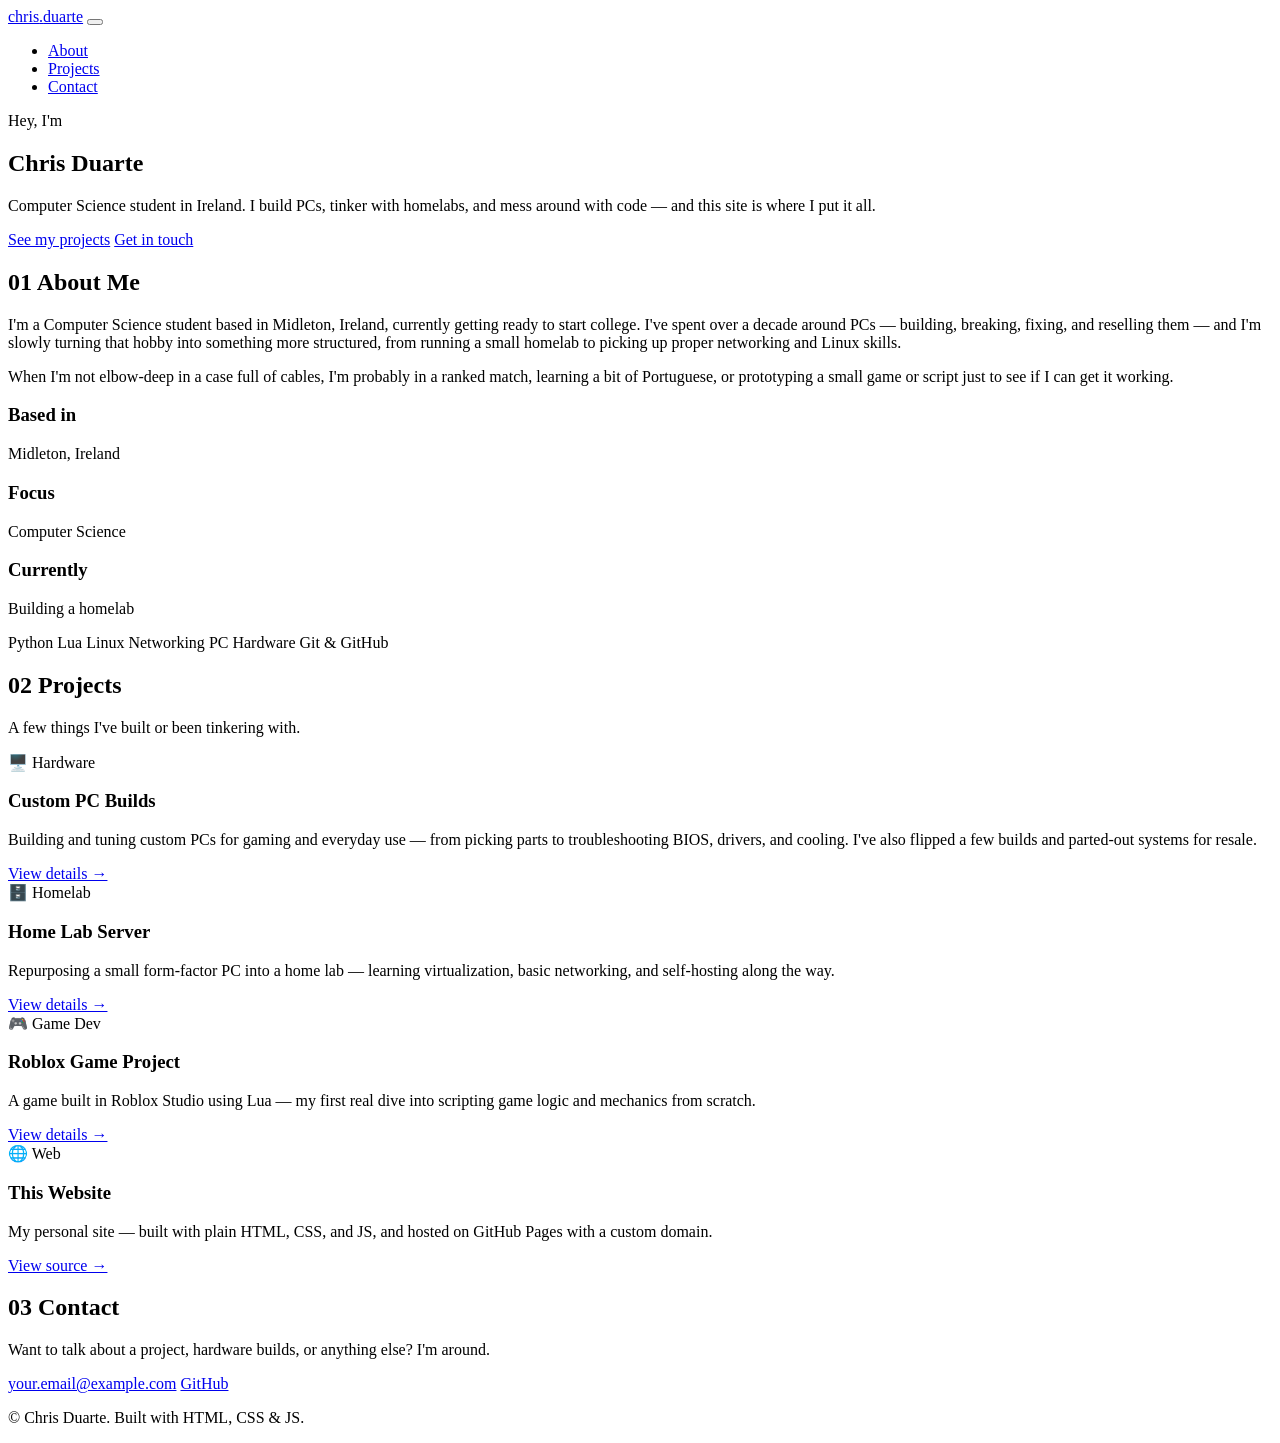
==== index.html @ 466c3399 "Create index.html" ====
<!DOCTYPE html>
<html lang="en">
<head>
<meta charset="UTF-8">
<meta name="viewport" content="width=device-width, initial-scale=1.0">
<title>Chris Duarte</title>
<meta name="description" content="Chris Duarte — Computer Science student, PC builder, and tinkerer.">
<link rel="preconnect" href="https://fonts.googleapis.com">
<link rel="preconnect" href="https://fonts.gstatic.com" crossorigin>
<link href="https://fonts.googleapis.com/css2?family=Space+Grotesk:wght@500;600;700&family=Inter:wght@400;500;600&family=JetBrains+Mono:wght@400;500&display=swap" rel="stylesheet">
<link rel="stylesheet" href="style.css">
</head>
<body>

<div class="bg-glow"></div>

<header class="site-header">
  <nav class="nav container">
    <a href="#top" class="logo">chris<span class="accent">.</span>duarte</a>
    <button class="nav-toggle" id="navToggle" aria-label="Toggle menu" aria-expanded="false">
      <span></span><span></span><span></span>
    </button>
    <ul class="nav-links" id="navLinks">
      <li><a href="#about">About</a></li>
      <li><a href="#projects">Projects</a></li>
      <li><a href="#contact" class="nav-cta">Contact</a></li>
    </ul>
  </nav>
</header>

<main>

  <section id="top" class="hero container">
    <p class="eyebrow fade-in">Hey, I'm</p>
    <h1 class="fade-in">Chris Duarte</h1>
    <p class="hero-sub fade-in">
      Computer Science student in Ireland. I build PCs, tinker with homelabs,
      and mess around with code &mdash; and this site is where I put it all.
    </p>
    <div class="hero-actions fade-in">
      <a href="#projects" class="btn btn-primary">See my projects</a>
      <a href="#contact" class="btn btn-ghost">Get in touch</a>
    </div>
  </section>

  <section id="about" class="section container">
    <h2 class="section-title"><span class="tag">01</span> About Me</h2>
    <div class="about-grid">
      <div class="about-text fade-in">
        <p>
          <!-- EDIT ME: swap in your own bio -->
          I'm a Computer Science student based in Midleton, Ireland, currently
          getting ready to start college. I've spent over a decade around PCs &mdash;
          building, breaking, fixing, and reselling them &mdash; and I'm slowly turning
          that hobby into something more structured, from running a small homelab
          to picking up proper networking and Linux skills.
        </p>
        <p>
          When I'm not elbow-deep in a case full of cables, I'm probably in a
          ranked match, learning a bit of Portuguese, or prototyping a small
          game or script just to see if I can get it working.
        </p>
      </div>
      <div class="about-facts fade-in">
        <div class="fact-card">
          <h3>Based in</h3>
          <p>Midleton, Ireland</p>
        </div>
        <div class="fact-card">
          <h3>Focus</h3>
          <p>Computer Science</p>
        </div>
        <div class="fact-card">
          <h3>Currently</h3>
          <p>Building a homelab</p>
        </div>
      </div>
    </div>

    <div class="skills fade-in">
      <span class="chip">Python</span>
      <span class="chip">Lua</span>
      <span class="chip">Linux</span>
      <span class="chip">Networking</span>
      <span class="chip">PC Hardware</span>
      <span class="chip">Git &amp; GitHub</span>
      <!-- EDIT ME: add / remove skills -->
    </div>
  </section>

  <section id="projects" class="section container">
    <h2 class="section-title"><span class="tag">02</span> Projects</h2>
    <p class="section-sub">A few things I've built or been tinkering with. <!-- EDIT ME --></p>

    <div class="projects-grid">

      <article class="card fade-in">
        <div class="card-top">
          <span class="card-icon">🖥️</span>
          <span class="card-tag">Hardware</span>
        </div>
        <h3>Custom PC Builds</h3>
        <p>
          Building and tuning custom PCs for gaming and everyday use &mdash;
          from picking parts to troubleshooting BIOS, drivers, and cooling.
          I've also flipped a few builds and parted-out systems for resale.
        </p>
        <div class="card-links">
          <a href="#" class="card-link">View details &rarr;</a>
        </div>
      </article>

      <article class="card fade-in">
        <div class="card-top">
          <span class="card-icon">🗄️</span>
          <span class="card-tag">Homelab</span>
        </div>
        <h3>Home Lab Server</h3>
        <p>
          Repurposing a small form-factor PC into a home lab &mdash; learning
          virtualization, basic networking, and self-hosting along the way.
        </p>
        <div class="card-links">
          <a href="#" class="card-link">View details &rarr;</a>
        </div>
      </article>

      <article class="card fade-in">
        <div class="card-top">
          <span class="card-icon">🎮</span>
          <span class="card-tag">Game Dev</span>
        </div>
        <h3>Roblox Game Project</h3>
        <p>
          A game built in Roblox Studio using Lua &mdash; my first real dive
          into scripting game logic and mechanics from scratch.
        </p>
        <div class="card-links">
          <a href="#" class="card-link">View details &rarr;</a>
        </div>
      </article>

      <article class="card fade-in">
        <div class="card-top">
          <span class="card-icon">🌐</span>
          <span class="card-tag">Web</span>
        </div>
        <h3>This Website</h3>
        <p>
          My personal site &mdash; built with plain HTML, CSS, and JS, and
          hosted on GitHub Pages with a custom domain.
        </p>
        <div class="card-links">
          <a href="https://github.com/" target="_blank" rel="noopener" class="card-link">View source &rarr;</a>
        </div>
      </article>

      <!-- EDIT ME: duplicate an <article class="card"> block above to add more projects -->

    </div>
  </section>

  <section id="contact" class="section container">
    <h2 class="section-title"><span class="tag">03</span> Contact</h2>
    <div class="contact-box fade-in">
      <p>Want to talk about a project, hardware builds, or anything else? I'm around.</p>
      <div class="contact-links">
        <a href="mailto:your.email@example.com" class="btn btn-primary">your.email@example.com</a>
        <a href="https://github.com/yourusername" target="_blank" rel="noopener" class="btn btn-ghost">GitHub</a>
        <!-- EDIT ME: swap in your real email + links (Discord, LinkedIn, etc.) -->
      </div>
    </div>
  </section>

</main>

<footer class="site-footer">
  <div class="container footer-inner">
    <p>&copy; <span id="year"></span> Chris Duarte. Built with HTML, CSS &amp; JS.</p>
  </div>
</footer>

<script src="script.js"></script>
</body>
</html>
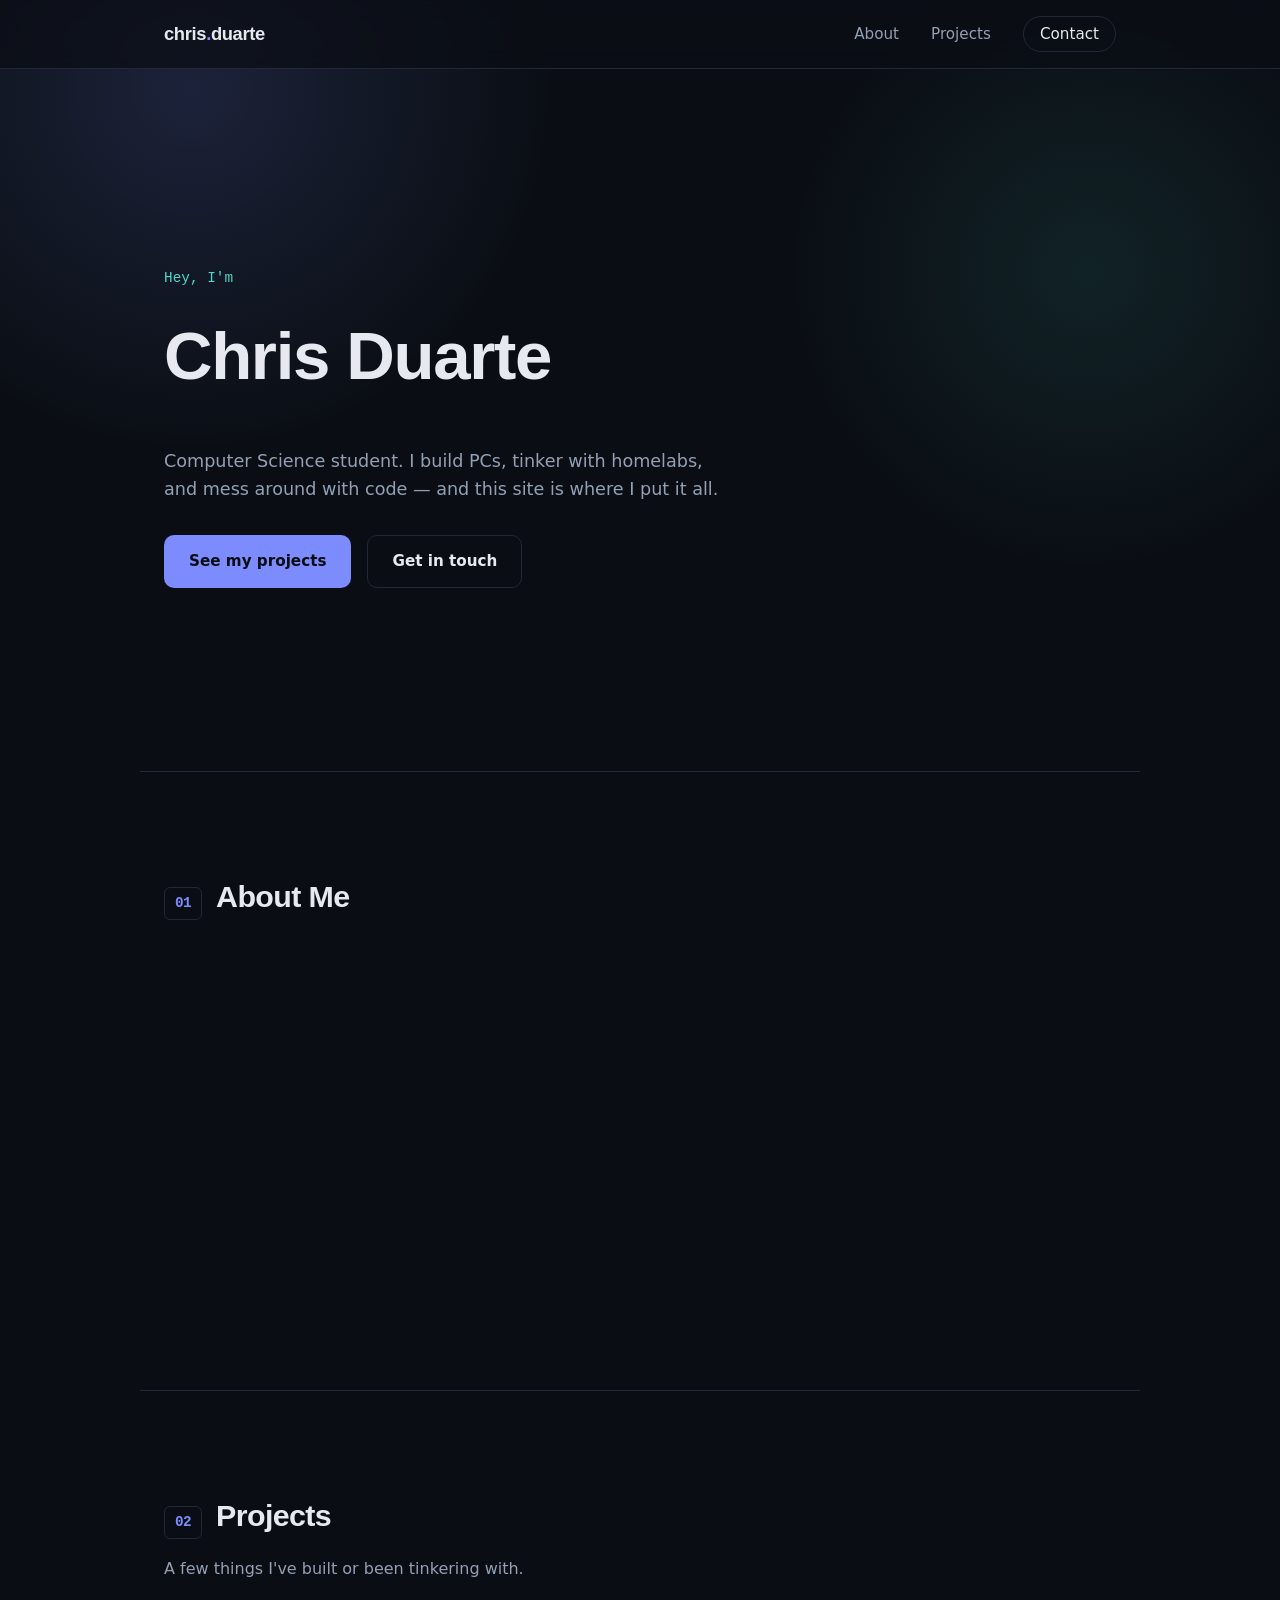
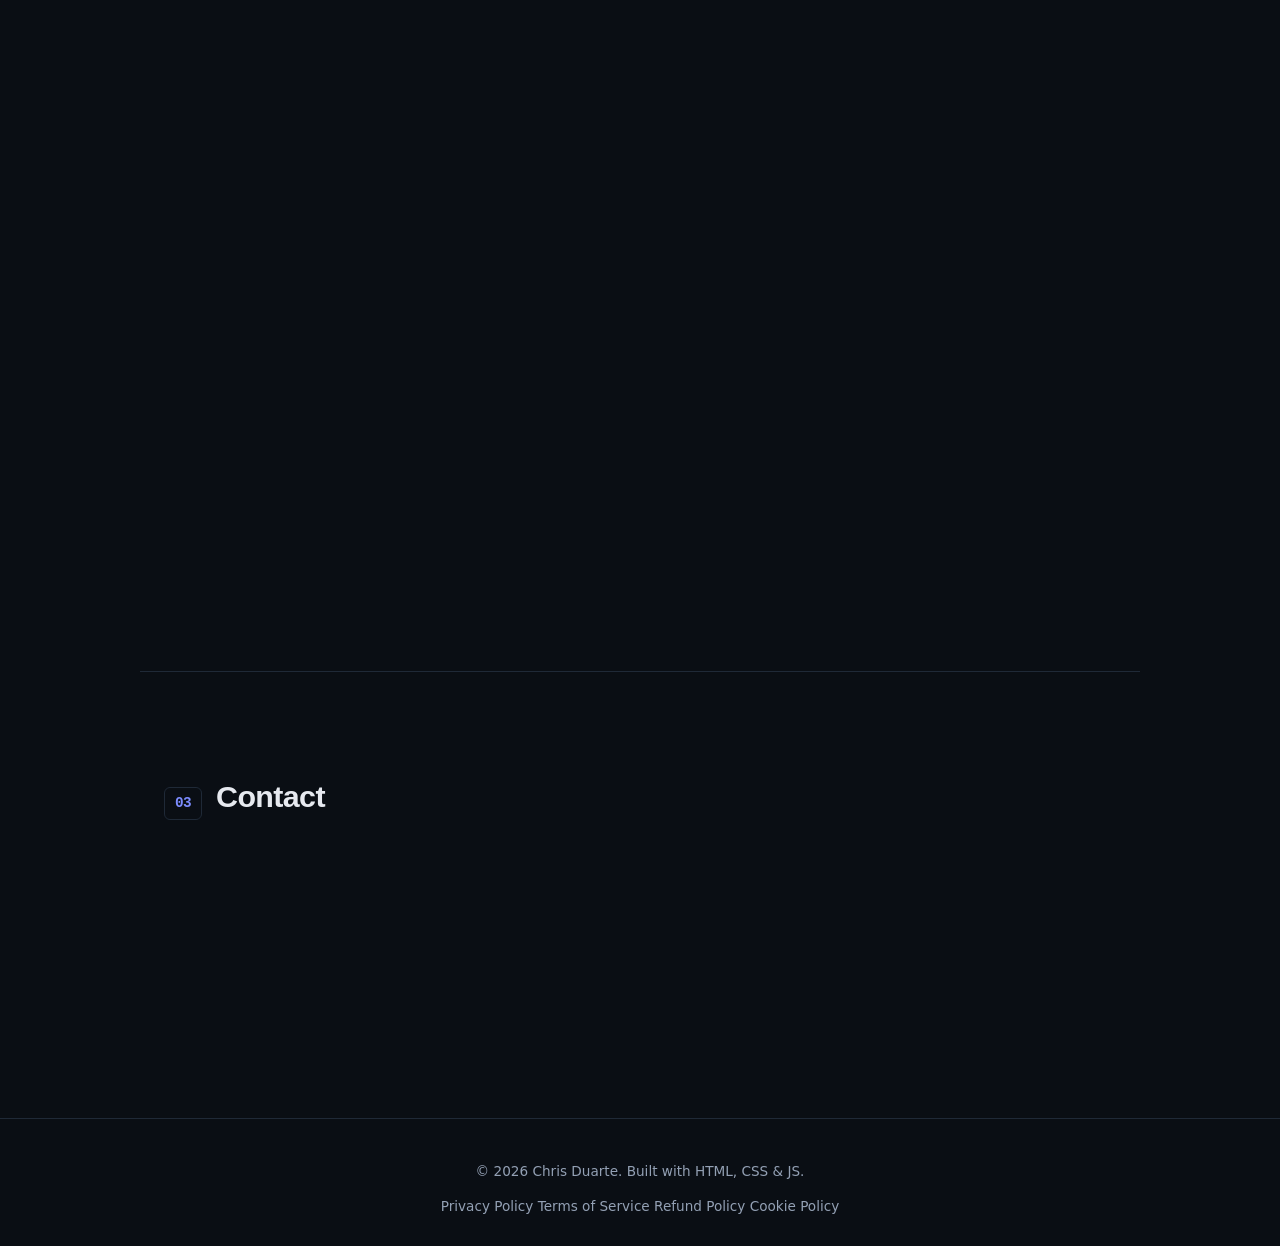
==== commit 559b719d: "Update index.html" ====
--- a/index.html
+++ b/index.html
@@ -5,6 +5,8 @@
 <meta name="viewport" content="width=device-width, initial-scale=1.0">
 <title>Chris Duarte</title>
 <meta name="description" content="Chris Duarte — Computer Science student, PC builder, and tinkerer.">
+<meta name="referrer" content="strict-origin-when-cross-origin">
+<meta http-equiv="Content-Security-Policy" content="default-src 'self'; style-src 'self' https://fonts.googleapis.com; font-src https://fonts.gstatic.com; img-src 'self' data:; script-src 'self'; connect-src 'self'; base-uri 'self'; frame-ancestors 'none'; object-src 'none'">
 <link rel="preconnect" href="https://fonts.googleapis.com">
 <link rel="preconnect" href="https://fonts.gstatic.com" crossorigin>
 <link href="https://fonts.googleapis.com/css2?family=Space+Grotesk:wght@500;600;700&family=Inter:wght@400;500;600&family=JetBrains+Mono:wght@400;500&display=swap" rel="stylesheet">
@@ -34,7 +36,7 @@
     <p class="eyebrow fade-in">Hey, I'm</p>
     <h1 class="fade-in">Chris Duarte</h1>
     <p class="hero-sub fade-in">
-      Computer Science student in Ireland. I build PCs, tinker with homelabs,
+      Computer Science student. I build PCs, tinker with homelabs,
       and mess around with code &mdash; and this site is where I put it all.
     </p>
     <div class="hero-actions fade-in">
@@ -49,23 +51,19 @@
       <div class="about-text fade-in">
         <p>
           <!-- EDIT ME: swap in your own bio -->
-          I'm a Computer Science student based in Midleton, Ireland, currently
-          getting ready to start college. I've spent over a decade around PCs &mdash;
-          building, breaking, fixing, and reselling them &mdash; and I'm slowly turning
-          that hobby into something more structured, from running a small homelab
-          to picking up proper networking and Linux skills.
+          I'm a Computer Science student getting ready to start college.
+          I've spent over a decade around PCs &mdash; building, breaking, fixing,
+          and reselling them &mdash; and I'm slowly turning that hobby into
+          something more structured, from running a small homelab to picking
+          up proper networking and Linux skills.
         </p>
         <p>
           When I'm not elbow-deep in a case full of cables, I'm probably in a
-          ranked match, learning a bit of Portuguese, or prototyping a small
-          game or script just to see if I can get it working.
+          ranked match or writing small scripts just to see if I can get them
+          working.
         </p>
       </div>
       <div class="about-facts fade-in">
-        <div class="fact-card">
-          <h3>Based in</h3>
-          <p>Midleton, Ireland</p>
-        </div>
         <div class="fact-card">
           <h3>Focus</h3>
           <p>Computer Science</p>
@@ -74,12 +72,15 @@
           <h3>Currently</h3>
           <p>Building a homelab</p>
         </div>
+        <div class="fact-card">
+          <h3>Also into</h3>
+          <p>PC hardware &amp; gaming</p>
+        </div>
       </div>
     </div>
 
     <div class="skills fade-in">
       <span class="chip">Python</span>
-      <span class="chip">Lua</span>
       <span class="chip">Linux</span>
       <span class="chip">Networking</span>
       <span class="chip">PC Hardware</span>
@@ -127,21 +128,6 @@
 
       <article class="card fade-in">
         <div class="card-top">
-          <span class="card-icon">🎮</span>
-          <span class="card-tag">Game Dev</span>
-        </div>
-        <h3>Roblox Game Project</h3>
-        <p>
-          A game built in Roblox Studio using Lua &mdash; my first real dive
-          into scripting game logic and mechanics from scratch.
-        </p>
-        <div class="card-links">
-          <a href="#" class="card-link">View details &rarr;</a>
-        </div>
-      </article>
-
-      <article class="card fade-in">
-        <div class="card-top">
           <span class="card-icon">🌐</span>
           <span class="card-tag">Web</span>
         </div>
@@ -151,7 +137,7 @@
           hosted on GitHub Pages with a custom domain.
         </p>
         <div class="card-links">
-          <a href="https://github.com/" target="_blank" rel="noopener" class="card-link">View source &rarr;</a>
+          <a href="https://github.com/xoorki/chris-duarte-site" target="_blank" rel="noopener noreferrer" class="card-link">View source &rarr;</a>
         </div>
       </article>
 
@@ -166,7 +152,7 @@
       <p>Want to talk about a project, hardware builds, or anything else? I'm around.</p>
       <div class="contact-links">
         <a href="mailto:your.email@example.com" class="btn btn-primary">your.email@example.com</a>
-        <a href="https://github.com/yourusername" target="_blank" rel="noopener" class="btn btn-ghost">GitHub</a>
+        <a href="https://github.com/xoorki" target="_blank" rel="noopener noreferrer" class="btn btn-ghost">GitHub</a>
         <!-- EDIT ME: swap in your real email + links (Discord, LinkedIn, etc.) -->
       </div>
     </div>
@@ -177,8 +163,23 @@
 <footer class="site-footer">
   <div class="container footer-inner">
     <p>&copy; <span id="year"></span> Chris Duarte. Built with HTML, CSS &amp; JS.</p>
+    <nav class="footer-links" aria-label="Legal">
+      <a href="privacy.html">Privacy Policy</a>
+      <a href="terms.html">Terms of Service</a>
+      <a href="refund.html">Refund Policy</a>
+      <a href="cookies.html">Cookie Policy</a>
+    </nav>
   </div>
 </footer>
+
+<div class="cookie-banner" id="cookieBanner" role="dialog" aria-label="Cookie notice" hidden>
+  <p>
+    This site doesn't use tracking or advertising cookies &mdash; just your
+    browser's local storage to remember you've seen this message.
+    <a href="cookies.html">Cookie Policy</a>
+  </p>
+  <button id="cookieAccept" class="btn btn-primary btn-small">Got it</button>
+</div>
 
 <script src="script.js"></script>
 </body>
--- a/style.css
+++ b/style.css
@@ -0,0 +1,409 @@
+:root {
+  --bg: #0a0e14;
+  --bg-alt: #0f1420;
+  --surface: #131926;
+  --border: #1f2937;
+  --text: #e6e9ef;
+  --text-dim: #93a0b4;
+  --accent: #7c8cff;
+  --accent-2: #4fd6c4;
+  --radius: 14px;
+  --max-width: 1000px;
+}
+
+* { box-sizing: border-box; }
+
+html { scroll-behavior: smooth; }
+
+body {
+  margin: 0;
+  background: var(--bg);
+  color: var(--text);
+  font-family: 'Inter', system-ui, sans-serif;
+  line-height: 1.6;
+  -webkit-font-smoothing: antialiased;
+}
+
+h1, h2, h3, .logo {
+  font-family: 'Space Grotesk', 'Inter', sans-serif;
+  letter-spacing: -0.02em;
+  margin: 0;
+}
+
+a { color: inherit; text-decoration: none; }
+
+.container {
+  max-width: var(--max-width);
+  margin: 0 auto;
+  padding: 0 24px;
+}
+
+.accent { color: var(--accent); }
+
+/* Background glow */
+.bg-glow {
+  position: fixed;
+  inset: 0;
+  z-index: -1;
+  background:
+    radial-gradient(600px circle at 15% 10%, rgba(124, 140, 255, 0.16), transparent 60%),
+    radial-gradient(500px circle at 85% 30%, rgba(79, 214, 196, 0.10), transparent 60%),
+    var(--bg);
+}
+
+/* Header / Nav */
+.site-header {
+  position: sticky;
+  top: 0;
+  z-index: 100;
+  backdrop-filter: blur(10px);
+  background: rgba(10, 14, 20, 0.7);
+  border-bottom: 1px solid var(--border);
+}
+
+.nav {
+  display: flex;
+  align-items: center;
+  justify-content: space-between;
+  height: 68px;
+}
+
+.logo {
+  font-size: 1.15rem;
+  font-weight: 600;
+  color: var(--text);
+}
+
+.nav-links {
+  list-style: none;
+  display: flex;
+  align-items: center;
+  gap: 32px;
+  margin: 0;
+  padding: 0;
+}
+
+.nav-links a {
+  color: var(--text-dim);
+  font-size: 0.95rem;
+  font-weight: 500;
+  transition: color 0.2s ease;
+}
+
+.nav-links a:hover { color: var(--text); }
+
+.nav-cta {
+  padding: 8px 16px;
+  border: 1px solid var(--border);
+  border-radius: 999px;
+  color: var(--text) !important;
+}
+
+.nav-cta:hover {
+  border-color: var(--accent);
+  background: rgba(124, 140, 255, 0.08);
+}
+
+.nav-toggle {
+  display: none;
+  flex-direction: column;
+  gap: 5px;
+  background: none;
+  border: none;
+  cursor: pointer;
+  padding: 8px;
+}
+
+.nav-toggle span {
+  width: 22px;
+  height: 2px;
+  background: var(--text);
+  border-radius: 2px;
+  transition: transform 0.2s ease, opacity 0.2s ease;
+}
+
+/* Hero */
+.hero {
+  min-height: 78vh;
+  display: flex;
+  flex-direction: column;
+  justify-content: center;
+  padding-top: 40px;
+  padding-bottom: 40px;
+}
+
+.eyebrow {
+  color: var(--accent-2);
+  font-family: 'JetBrains Mono', monospace;
+  font-size: 0.9rem;
+  margin-bottom: 12px;
+}
+
+.hero h1 {
+  font-size: clamp(2.5rem, 7vw, 4.2rem);
+  font-weight: 700;
+  margin-bottom: 20px;
+}
+
+.hero-sub {
+  max-width: 560px;
+  color: var(--text-dim);
+  font-size: 1.1rem;
+  margin-bottom: 32px;
+}
+
+.hero-actions {
+  display: flex;
+  gap: 16px;
+  flex-wrap: wrap;
+}
+
+.btn {
+  display: inline-flex;
+  align-items: center;
+  justify-content: center;
+  padding: 13px 24px;
+  border-radius: 10px;
+  font-weight: 600;
+  font-size: 0.95rem;
+  transition: transform 0.15s ease, box-shadow 0.15s ease, background 0.15s ease, border-color 0.15s ease;
+  border: 1px solid transparent;
+}
+
+.btn-primary {
+  background: var(--accent);
+  color: #0a0e14;
+}
+
+.btn-primary:hover {
+  transform: translateY(-2px);
+  box-shadow: 0 10px 30px -8px rgba(124, 140, 255, 0.6);
+}
+
+.btn-ghost {
+  border-color: var(--border);
+  color: var(--text);
+}
+
+.btn-ghost:hover {
+  border-color: var(--accent);
+  transform: translateY(-2px);
+}
+
+/* Sections */
+.section {
+  padding: 100px 24px;
+  border-top: 1px solid var(--border);
+}
+
+.section-title {
+  display: flex;
+  align-items: baseline;
+  gap: 14px;
+  font-size: 1.9rem;
+  font-weight: 600;
+  margin-bottom: 12px;
+}
+
+.section-title .tag {
+  font-family: 'JetBrains Mono', monospace;
+  font-size: 0.9rem;
+  color: var(--accent);
+  border: 1px solid var(--border);
+  padding: 4px 10px;
+  border-radius: 6px;
+}
+
+.section-sub {
+  color: var(--text-dim);
+  margin-bottom: 44px;
+}
+
+/* About */
+.about-grid {
+  display: grid;
+  grid-template-columns: 1.4fr 1fr;
+  gap: 40px;
+  margin-bottom: 36px;
+}
+
+.about-text p {
+  color: var(--text-dim);
+  margin: 0 0 16px;
+}
+
+.about-facts {
+  display: grid;
+  gap: 14px;
+  align-content: start;
+}
+
+.fact-card {
+  background: var(--surface);
+  border: 1px solid var(--border);
+  border-radius: var(--radius);
+  padding: 16px 20px;
+}
+
+.fact-card h3 {
+  font-size: 0.78rem;
+  text-transform: uppercase;
+  letter-spacing: 0.08em;
+  color: var(--text-dim);
+  font-weight: 600;
+  margin-bottom: 6px;
+}
+
+.fact-card p {
+  margin: 0;
+  font-weight: 500;
+}
+
+.skills {
+  display: flex;
+  flex-wrap: wrap;
+  gap: 10px;
+}
+
+.chip {
+  font-family: 'JetBrains Mono', monospace;
+  font-size: 0.82rem;
+  background: var(--surface);
+  border: 1px solid var(--border);
+  color: var(--text-dim);
+  padding: 7px 14px;
+  border-radius: 999px;
+}
+
+/* Projects */
+.projects-grid {
+  display: grid;
+  grid-template-columns: repeat(2, 1fr);
+  gap: 20px;
+}
+
+.card {
+  background: var(--surface);
+  border: 1px solid var(--border);
+  border-radius: var(--radius);
+  padding: 26px;
+  transition: transform 0.2s ease, border-color 0.2s ease, box-shadow 0.2s ease;
+}
+
+.card:hover {
+  transform: translateY(-4px);
+  border-color: rgba(124, 140, 255, 0.4);
+  box-shadow: 0 20px 40px -20px rgba(0, 0, 0, 0.5);
+}
+
+.card-top {
+  display: flex;
+  align-items: center;
+  justify-content: space-between;
+  margin-bottom: 14px;
+}
+
+.card-icon { font-size: 1.6rem; }
+
+.card-tag {
+  font-family: 'JetBrains Mono', monospace;
+  font-size: 0.75rem;
+  color: var(--accent-2);
+  border: 1px solid var(--border);
+  padding: 3px 10px;
+  border-radius: 999px;
+}
+
+.card h3 {
+  font-size: 1.15rem;
+  margin-bottom: 10px;
+}
+
+.card p {
+  color: var(--text-dim);
+  font-size: 0.95rem;
+  margin: 0 0 16px;
+}
+
+.card-link {
+  font-size: 0.88rem;
+  font-weight: 600;
+  color: var(--accent);
+}
+
+/* Contact */
+.contact-box {
+  background: var(--surface);
+  border: 1px solid var(--border);
+  border-radius: var(--radius);
+  padding: 40px;
+  text-align: center;
+}
+
+.contact-box p {
+  color: var(--text-dim);
+  margin: 0 0 24px;
+  font-size: 1.05rem;
+}
+
+.contact-links {
+  display: flex;
+  gap: 16px;
+  justify-content: center;
+  flex-wrap: wrap;
+}
+
+/* Footer */
+.site-footer {
+  border-top: 1px solid var(--border);
+  padding: 28px 0;
+}
+
+.footer-inner {
+  color: var(--text-dim);
+  font-size: 0.85rem;
+  text-align: center;
+}
+
+/* Scroll fade-in */
+.fade-in {
+  opacity: 0;
+  transform: translateY(16px);
+  transition: opacity 0.6s ease, transform 0.6s ease;
+}
+
+.fade-in.visible {
+  opacity: 1;
+  transform: translateY(0);
+}
+
+/* Responsive */
+@media (max-width: 720px) {
+  .nav-toggle { display: flex; }
+
+  .nav-links {
+    position: absolute;
+    top: 68px;
+    left: 0;
+    right: 0;
+    background: var(--bg-alt);
+    border-bottom: 1px solid var(--border);
+    flex-direction: column;
+    align-items: flex-start;
+    padding: 20px 24px;
+    gap: 18px;
+    transform: translateY(-8px);
+    opacity: 0;
+    pointer-events: none;
+    transition: transform 0.2s ease, opacity 0.2s ease;
+  }
+
+  .nav-links.open {
+    transform: translateY(0);
+    opacity: 1;
+    pointer-events: auto;
+  }
+
+  .about-grid { grid-template-columns: 1fr; }
+  .projects-grid { grid-template-columns: 1fr; }
+}
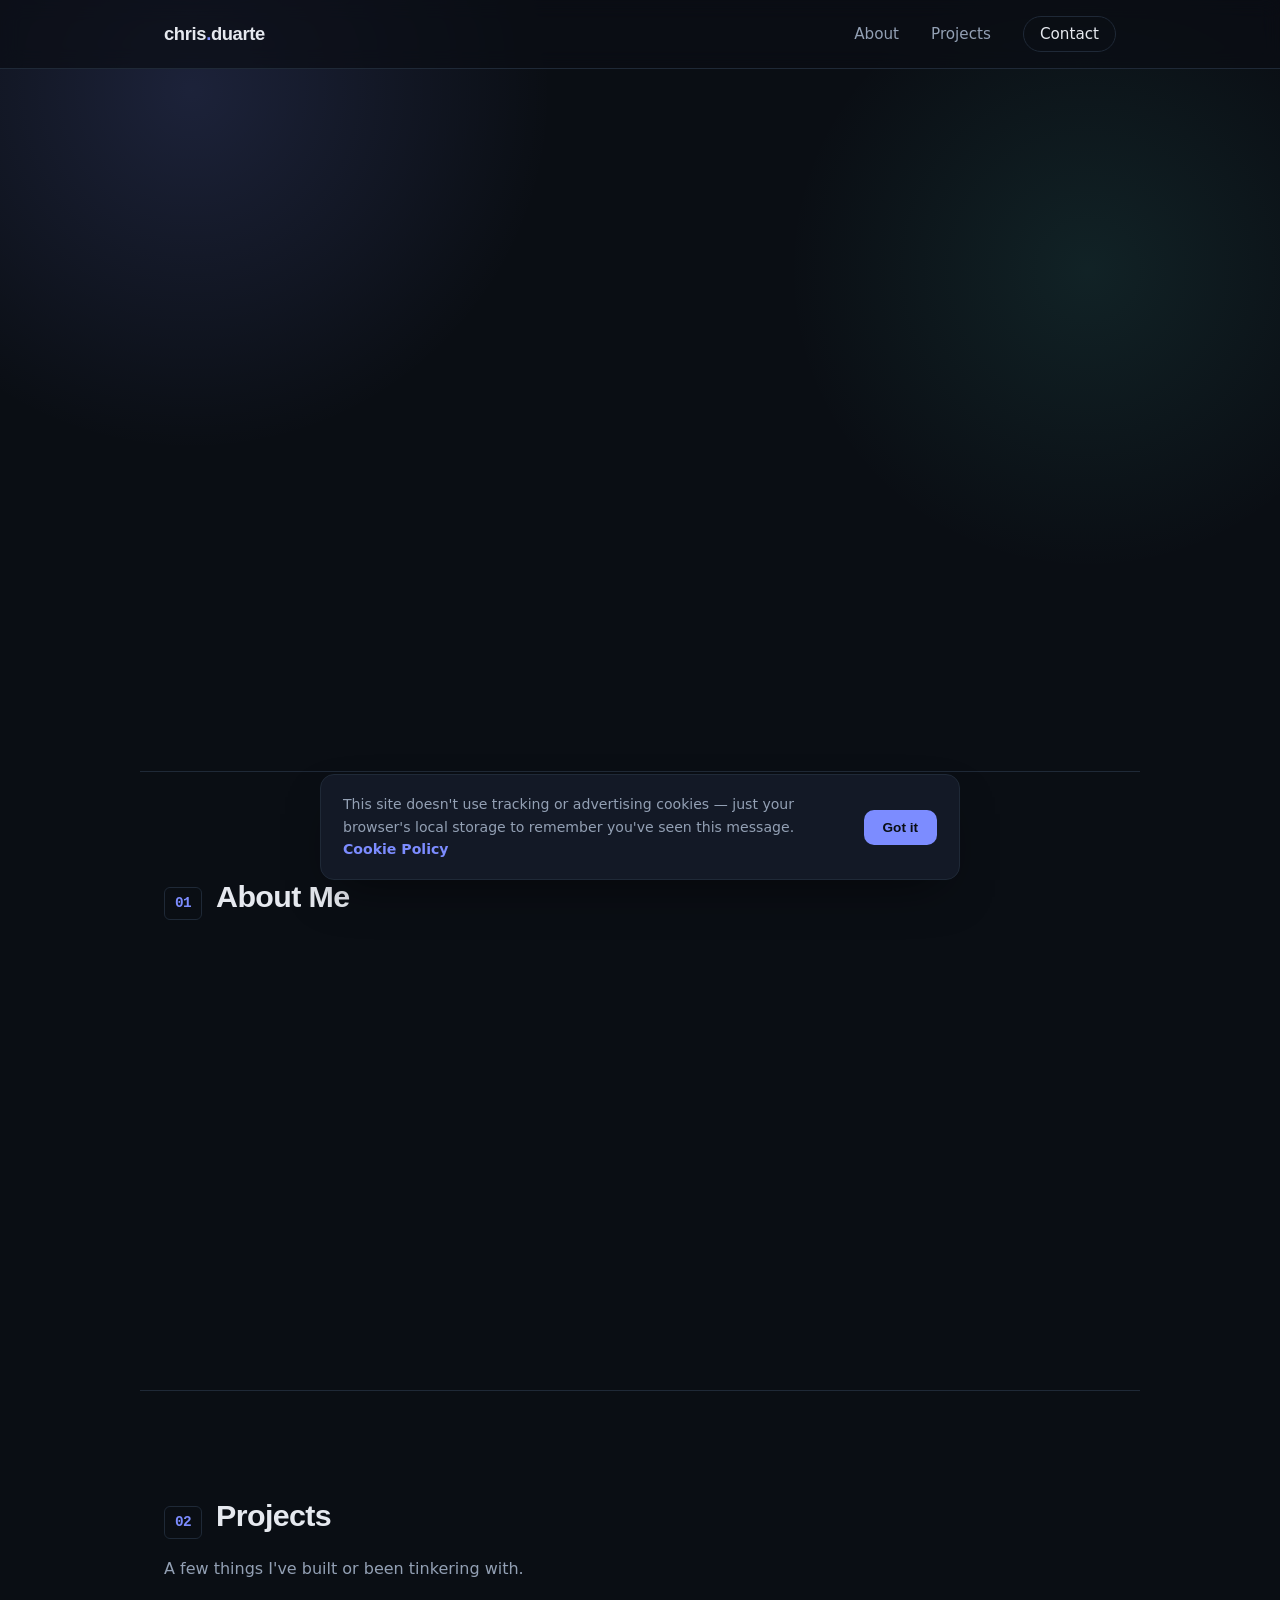
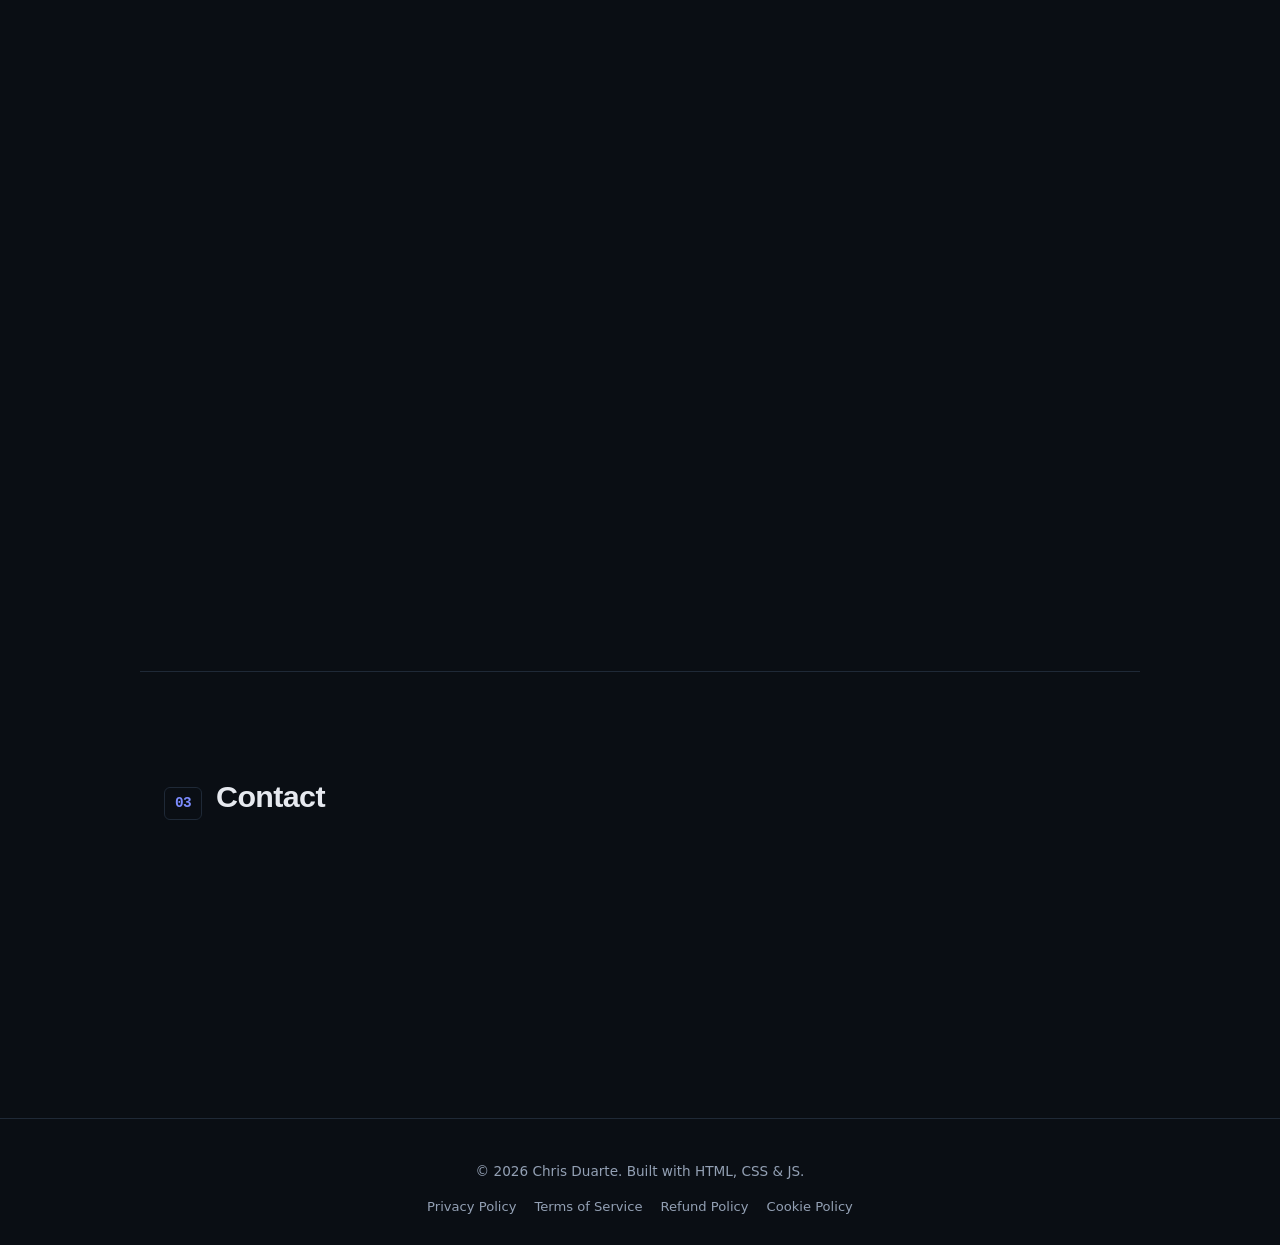
==== commit 293f1b9c: "Update index.html" ====
--- a/index.html
+++ b/index.html
@@ -122,7 +122,7 @@
           virtualization, basic networking, and self-hosting along the way.
         </p>
         <div class="card-links">
-          <a href="#" class="card-link">View details &rarr;</a>
+          <a href="homelab.html" class="card-link">View live status &rarr;</a>
         </div>
       </article>
 
--- a/style.css
+++ b/style.css
@@ -363,6 +363,111 @@
   color: var(--text-dim);
   font-size: 0.85rem;
   text-align: center;
+}
+
+.footer-links {
+  margin-top: 10px;
+  display: flex;
+  justify-content: center;
+  flex-wrap: wrap;
+  gap: 8px 18px;
+}
+
+.footer-links a {
+  color: var(--text-dim);
+  font-size: 0.82rem;
+  transition: color 0.2s ease;
+}
+
+.footer-links a:hover {
+  color: var(--text);
+}
+
+/* Cookie notice */
+.cookie-banner {
+  position: fixed;
+  left: 20px;
+  right: 20px;
+  bottom: 20px;
+  z-index: 200;
+  max-width: 640px;
+  margin: 0 auto;
+  background: var(--surface);
+  border: 1px solid var(--border);
+  border-radius: var(--radius);
+  padding: 18px 22px;
+  display: flex;
+  align-items: center;
+  gap: 18px;
+  flex-wrap: wrap;
+  box-shadow: 0 20px 50px -20px rgba(0, 0, 0, 0.6);
+}
+
+.cookie-banner p {
+  margin: 0;
+  color: var(--text-dim);
+  font-size: 0.88rem;
+  flex: 1 1 320px;
+}
+
+.cookie-banner a {
+  color: var(--accent);
+  font-weight: 600;
+}
+
+.btn-small {
+  padding: 9px 18px;
+  font-size: 0.85rem;
+}
+
+/* Legal pages */
+.legal-content {
+  max-width: 720px;
+  margin: 0 auto;
+  padding: 60px 24px 100px;
+}
+
+.legal-content h1 {
+  font-size: 2.2rem;
+  margin-bottom: 8px;
+}
+
+.legal-content .updated {
+  color: var(--text-dim);
+  font-family: 'JetBrains Mono', monospace;
+  font-size: 0.85rem;
+  margin-bottom: 36px;
+}
+
+.legal-content h2 {
+  font-size: 1.3rem;
+  margin: 36px 0 12px;
+}
+
+.legal-content p,
+.legal-content li {
+  color: var(--text-dim);
+  margin: 0 0 14px;
+}
+
+.legal-content ul {
+  padding-left: 22px;
+}
+
+.legal-content a {
+  color: var(--accent);
+  font-weight: 600;
+}
+
+.back-link {
+  display: inline-block;
+  margin-bottom: 28px;
+  color: var(--text-dim);
+  font-size: 0.9rem;
+}
+
+.back-link:hover {
+  color: var(--text);
 }
 
 /* Scroll fade-in */
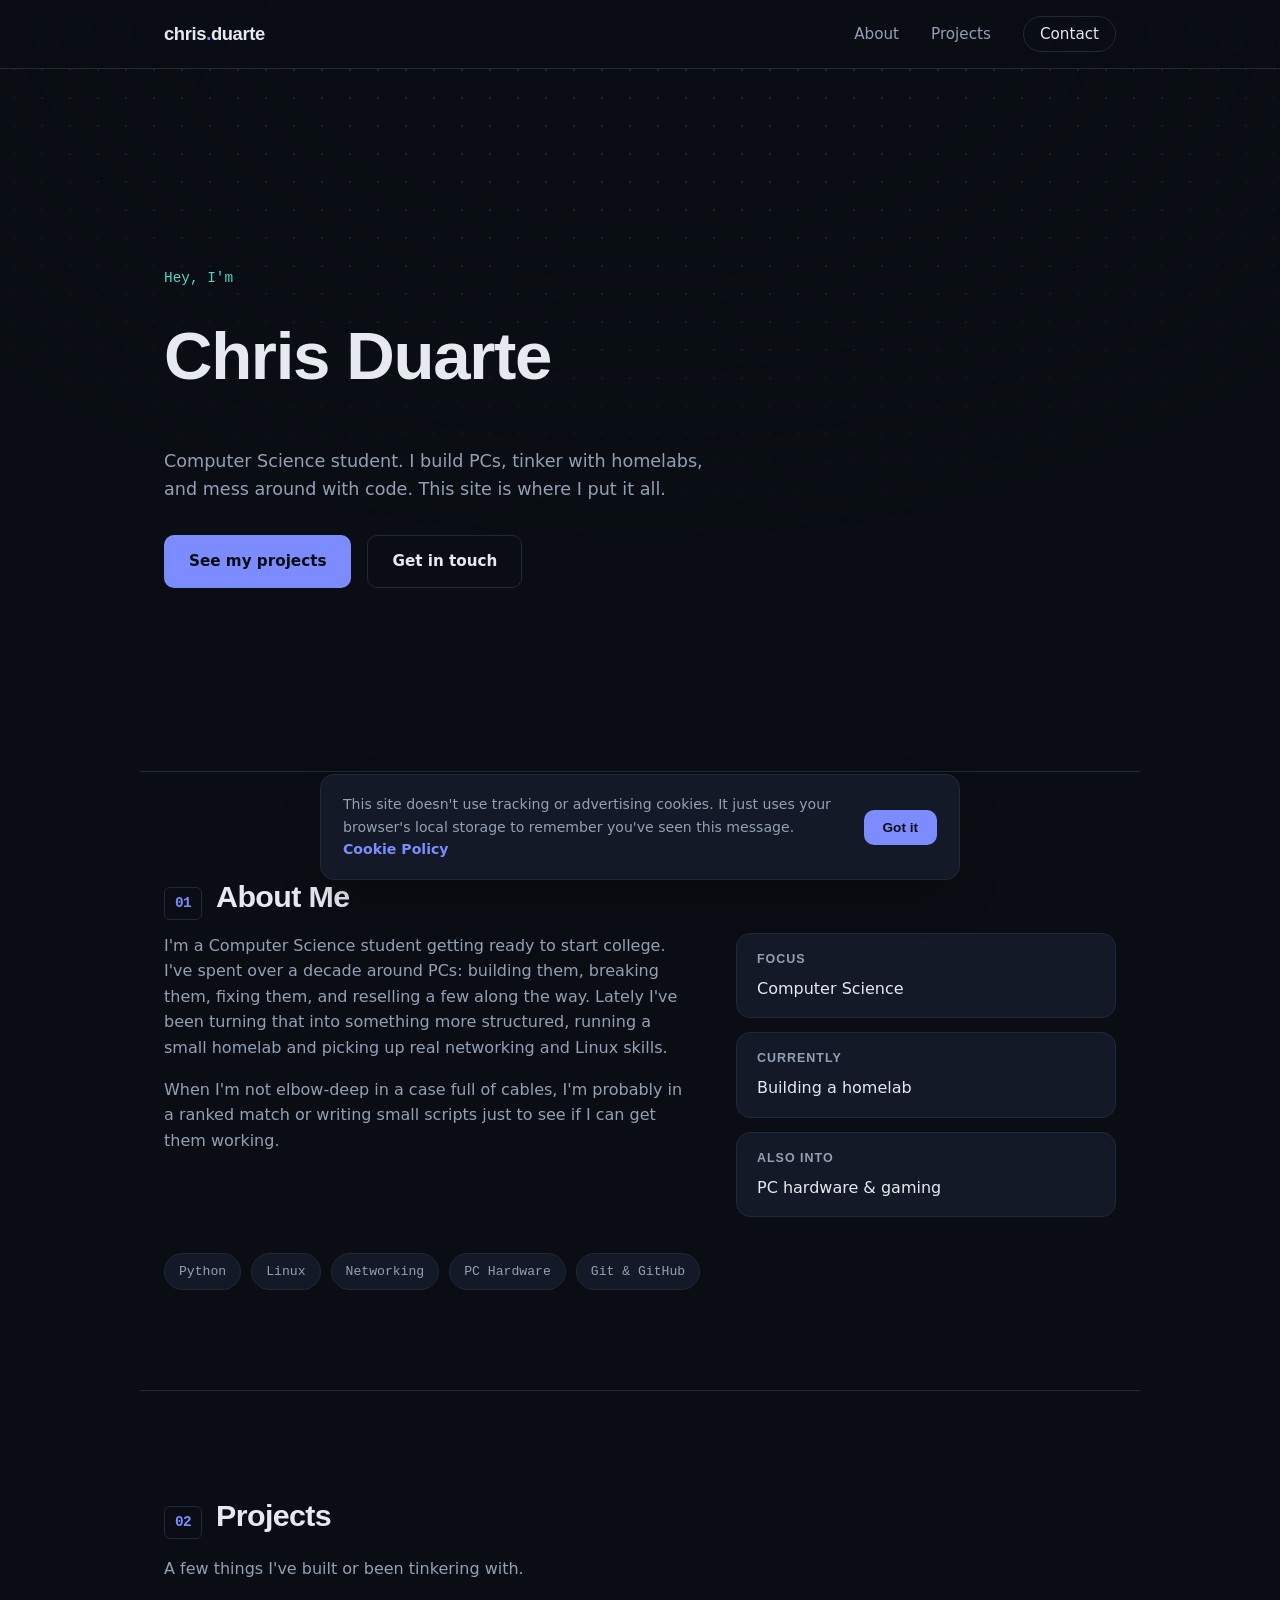
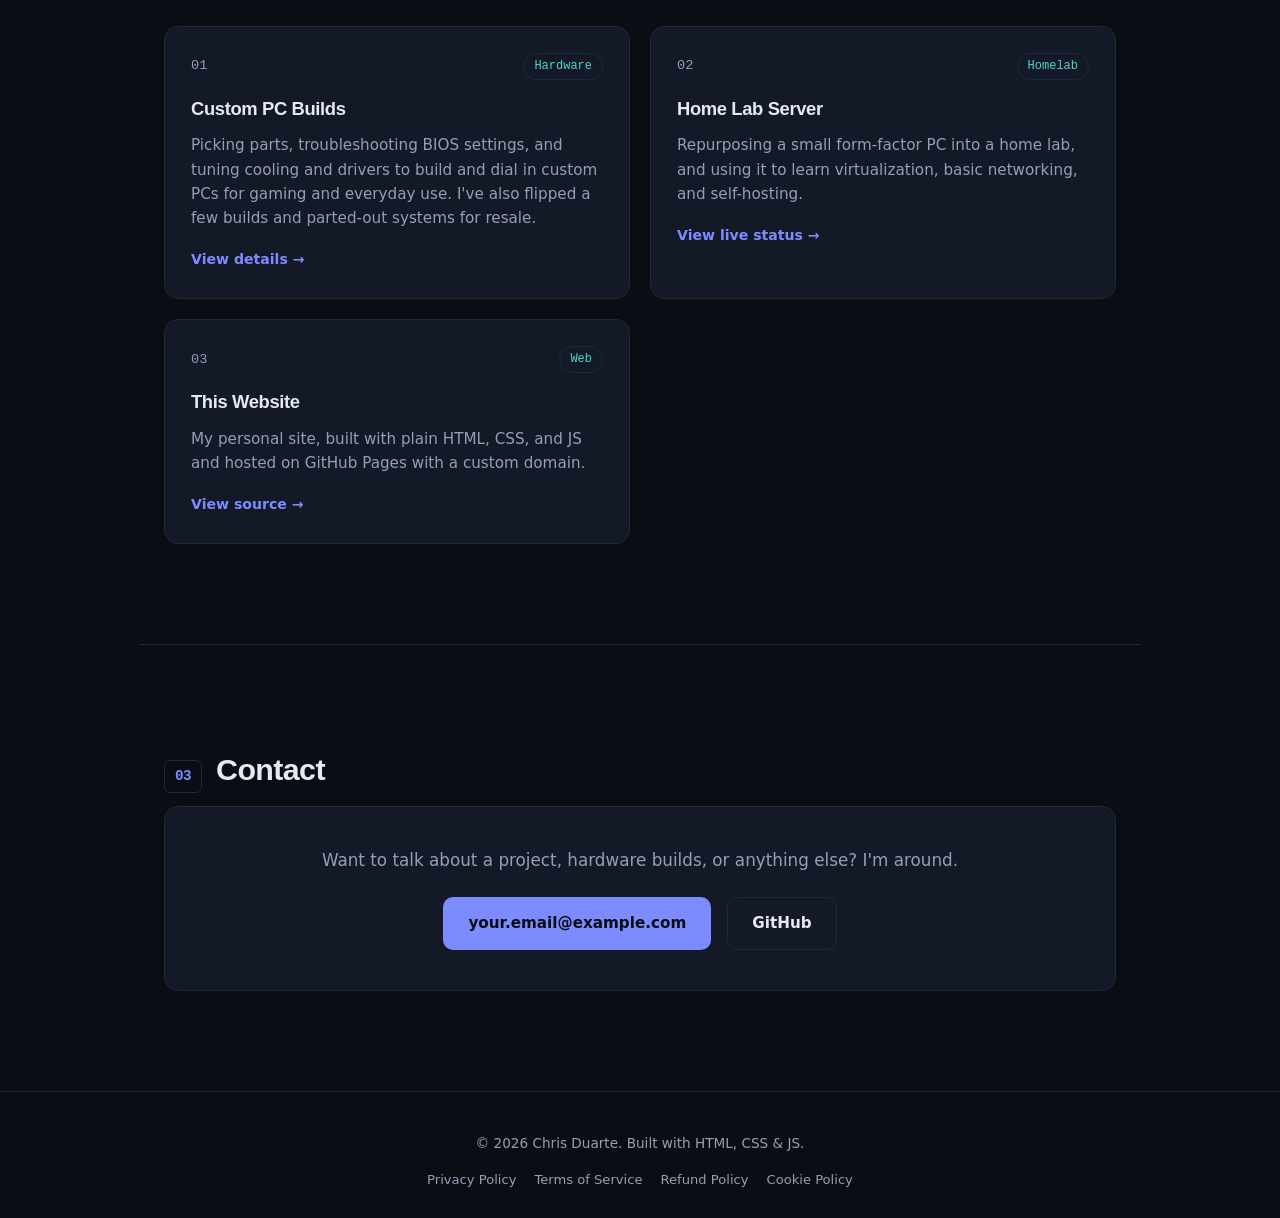
==== commit f344aebf: "De-vibecode: natural copy, drop scroll fade-in and emoji icons Someone pointed out a "why your app l" ====
--- a/index.html
+++ b/index.html
@@ -7,6 +7,16 @@
 <meta name="description" content="Chris Duarte — Computer Science student, PC builder, and tinkerer.">
 <meta name="referrer" content="strict-origin-when-cross-origin">
 <meta http-equiv="Content-Security-Policy" content="default-src 'self'; style-src 'self' https://fonts.googleapis.com; font-src https://fonts.gstatic.com; img-src 'self' data:; script-src 'self'; connect-src 'self'; base-uri 'self'; frame-ancestors 'none'; object-src 'none'">
+<link rel="canonical" href="https://chris-duarte.com/">
+<link rel="icon" type="image/svg+xml" href="favicon.svg">
+<meta name="theme-color" content="#0a0e14">
+<meta property="og:type" content="website">
+<meta property="og:title" content="Chris Duarte">
+<meta property="og:description" content="Computer Science student, PC builder, and tinkerer.">
+<meta property="og:url" content="https://chris-duarte.com/">
+<meta name="twitter:card" content="summary">
+<meta name="twitter:title" content="Chris Duarte">
+<meta name="twitter:description" content="Computer Science student, PC builder, and tinkerer.">
 <link rel="preconnect" href="https://fonts.googleapis.com">
 <link rel="preconnect" href="https://fonts.gstatic.com" crossorigin>
 <link href="https://fonts.googleapis.com/css2?family=Space+Grotesk:wght@500;600;700&family=Inter:wght@400;500;600&family=JetBrains+Mono:wght@400;500&display=swap" rel="stylesheet">
@@ -15,6 +25,8 @@
 <body>
 
 <div class="bg-glow"></div>
+
+<a href="#main-content" class="skip-link">Skip to content</a>
 
 <header class="site-header">
   <nav class="nav container">
@@ -30,16 +42,16 @@
   </nav>
 </header>
 
-<main>
+<main id="main-content">
 
   <section id="top" class="hero container">
-    <p class="eyebrow fade-in">Hey, I'm</p>
-    <h1 class="fade-in">Chris Duarte</h1>
-    <p class="hero-sub fade-in">
-      Computer Science student. I build PCs, tinker with homelabs,
-      and mess around with code &mdash; and this site is where I put it all.
+    <p class="eyebrow">Hey, I'm</p>
+    <h1>Chris Duarte</h1>
+    <p class="hero-sub">
+      Computer Science student. I build PCs, tinker with homelabs, and
+      mess around with code. This site is where I put it all.
     </p>
-    <div class="hero-actions fade-in">
+    <div class="hero-actions">
       <a href="#projects" class="btn btn-primary">See my projects</a>
       <a href="#contact" class="btn btn-ghost">Get in touch</a>
     </div>
@@ -48,14 +60,14 @@
   <section id="about" class="section container">
     <h2 class="section-title"><span class="tag">01</span> About Me</h2>
     <div class="about-grid">
-      <div class="about-text fade-in">
+      <div class="about-text">
         <p>
           <!-- EDIT ME: swap in your own bio -->
           I'm a Computer Science student getting ready to start college.
-          I've spent over a decade around PCs &mdash; building, breaking, fixing,
-          and reselling them &mdash; and I'm slowly turning that hobby into
-          something more structured, from running a small homelab to picking
-          up proper networking and Linux skills.
+          I've spent over a decade around PCs: building them, breaking them,
+          fixing them, and reselling a few along the way. Lately I've been
+          turning that into something more structured, running a small
+          homelab and picking up real networking and Linux skills.
         </p>
         <p>
           When I'm not elbow-deep in a case full of cables, I'm probably in a
@@ -63,7 +75,7 @@
           working.
         </p>
       </div>
-      <div class="about-facts fade-in">
+      <div class="about-facts">
         <div class="fact-card">
           <h3>Focus</h3>
           <p>Computer Science</p>
@@ -79,7 +91,7 @@
       </div>
     </div>
 
-    <div class="skills fade-in">
+    <div class="skills">
       <span class="chip">Python</span>
       <span class="chip">Linux</span>
       <span class="chip">Networking</span>
@@ -95,46 +107,47 @@
 
     <div class="projects-grid">
 
-      <article class="card fade-in">
+      <article class="card">
         <div class="card-top">
-          <span class="card-icon">🖥️</span>
+          <span class="card-mark">01</span>
           <span class="card-tag">Hardware</span>
         </div>
         <h3>Custom PC Builds</h3>
         <p>
-          Building and tuning custom PCs for gaming and everyday use &mdash;
-          from picking parts to troubleshooting BIOS, drivers, and cooling.
-          I've also flipped a few builds and parted-out systems for resale.
+          Picking parts, troubleshooting BIOS settings, and tuning cooling
+          and drivers to build and dial in custom PCs for gaming and
+          everyday use. I've also flipped a few builds and parted-out
+          systems for resale.
         </p>
         <div class="card-links">
           <a href="#" class="card-link">View details &rarr;</a>
         </div>
       </article>
 
-      <article class="card fade-in">
+      <article class="card">
         <div class="card-top">
-          <span class="card-icon">🗄️</span>
+          <span class="card-mark">02</span>
           <span class="card-tag">Homelab</span>
         </div>
         <h3>Home Lab Server</h3>
         <p>
-          Repurposing a small form-factor PC into a home lab &mdash; learning
-          virtualization, basic networking, and self-hosting along the way.
+          Repurposing a small form-factor PC into a home lab, and using it
+          to learn virtualization, basic networking, and self-hosting.
         </p>
         <div class="card-links">
           <a href="homelab.html" class="card-link">View live status &rarr;</a>
         </div>
       </article>
 
-      <article class="card fade-in">
+      <article class="card">
         <div class="card-top">
-          <span class="card-icon">🌐</span>
+          <span class="card-mark">03</span>
           <span class="card-tag">Web</span>
         </div>
         <h3>This Website</h3>
         <p>
-          My personal site &mdash; built with plain HTML, CSS, and JS, and
-          hosted on GitHub Pages with a custom domain.
+          My personal site, built with plain HTML, CSS, and JS and hosted
+          on GitHub Pages with a custom domain.
         </p>
         <div class="card-links">
           <a href="https://github.com/xoorki/chris-duarte-site" target="_blank" rel="noopener noreferrer" class="card-link">View source &rarr;</a>
@@ -148,7 +161,7 @@
 
   <section id="contact" class="section container">
     <h2 class="section-title"><span class="tag">03</span> Contact</h2>
-    <div class="contact-box fade-in">
+    <div class="contact-box">
       <p>Want to talk about a project, hardware builds, or anything else? I'm around.</p>
       <div class="contact-links">
         <a href="mailto:your.email@example.com" class="btn btn-primary">your.email@example.com</a>
@@ -174,7 +187,7 @@
 
 <div class="cookie-banner" id="cookieBanner" role="dialog" aria-label="Cookie notice" hidden>
   <p>
-    This site doesn't use tracking or advertising cookies &mdash; just your
+    This site doesn't use tracking or advertising cookies. It just uses your
     browser's local storage to remember you've seen this message.
     <a href="cookies.html">Cookie Policy</a>
   </p>
--- a/style.css
+++ b/style.css
@@ -15,6 +15,31 @@
 
 html { scroll-behavior: smooth; }
 
+:focus-visible {
+  outline: 2px solid var(--accent);
+  outline-offset: 3px;
+  border-radius: 4px;
+}
+
+.skip-link {
+  position: absolute;
+  top: -48px;
+  left: 16px;
+  z-index: 300;
+  background: var(--accent);
+  color: #0a0e14;
+  font-weight: 600;
+  font-size: 0.9rem;
+  padding: 10px 18px;
+  border-radius: 8px;
+  transition: top 0.2s ease;
+}
+
+.skip-link:focus-visible {
+  top: 12px;
+  outline-color: var(--text);
+}
+
 body {
   margin: 0;
   background: var(--bg);
@@ -40,15 +65,17 @@
 
 .accent { color: var(--accent); }
 
-/* Background glow */
+/* Background: a faint dot grid, more circuit-board than SaaS-gradient-orb */
 .bg-glow {
   position: fixed;
   inset: 0;
   z-index: -1;
   background:
-    radial-gradient(600px circle at 15% 10%, rgba(124, 140, 255, 0.16), transparent 60%),
-    radial-gradient(500px circle at 85% 30%, rgba(79, 214, 196, 0.10), transparent 60%),
+    radial-gradient(circle, rgba(147, 160, 180, 0.16) 1px, transparent 1px),
     var(--bg);
+  background-size: 28px 28px;
+  mask-image: radial-gradient(ellipse 70% 60% at 50% 0%, #000 40%, transparent 100%);
+  -webkit-mask-image: radial-gradient(ellipse 70% 60% at 50% 0%, #000 40%, transparent 100%);
 }
 
 /* Header / Nav */
@@ -303,7 +330,12 @@
   margin-bottom: 14px;
 }
 
-.card-icon { font-size: 1.6rem; }
+.card-mark {
+  font-family: 'JetBrains Mono', monospace;
+  font-size: 0.85rem;
+  font-weight: 500;
+  color: var(--text-dim);
+}
 
 .card-tag {
   font-family: 'JetBrains Mono', monospace;
@@ -470,16 +502,138 @@
   color: var(--text);
 }
 
-/* Scroll fade-in */
-.fade-in {
-  opacity: 0;
-  transform: translateY(16px);
-  transition: opacity 0.6s ease, transform 0.6s ease;
-}
-
-.fade-in.visible {
-  opacity: 1;
-  transform: translateY(0);
+/* Homelab status dashboard */
+.status-updated {
+  color: var(--text-dim);
+  font-family: 'JetBrains Mono', monospace;
+  font-size: 0.85rem;
+  margin-bottom: 24px;
+}
+
+.stale-notice {
+  background: rgba(234, 179, 8, 0.1);
+  border: 1px solid rgba(234, 179, 8, 0.4);
+  color: #eab308;
+  border-radius: var(--radius);
+  padding: 14px 18px;
+  font-size: 0.9rem;
+  margin-bottom: 24px;
+}
+
+.host-stats {
+  display: grid;
+  grid-template-columns: repeat(auto-fill, minmax(180px, 1fr));
+  gap: 16px;
+  margin-bottom: 24px;
+}
+
+.host-card {
+  background: var(--surface);
+  border: 1px solid var(--border);
+  border-radius: var(--radius);
+  padding: 16px 18px;
+}
+
+.host-card-top {
+  display: flex;
+  align-items: center;
+  justify-content: space-between;
+  margin-bottom: 10px;
+}
+
+.host-card-label {
+  color: var(--text-dim);
+  font-size: 0.85rem;
+  font-weight: 500;
+}
+
+.host-card-value {
+  font-family: 'JetBrains Mono', monospace;
+  font-weight: 600;
+}
+
+.host-card-uptime {
+  display: flex;
+  align-items: center;
+  justify-content: space-between;
+}
+
+.host-card-uptime .host-card-value {
+  font-size: 0.95rem;
+}
+
+.host-bar-track {
+  height: 6px;
+  border-radius: 999px;
+  background: var(--bg-alt);
+  overflow: hidden;
+}
+
+.host-bar {
+  height: 100%;
+  border-radius: 999px;
+  transition: width 0.4s ease;
+}
+
+.host-bar-low { background: #22c55e; }
+.host-bar-mid { background: #eab308; }
+.host-bar-high { background: #ef4444; }
+
+.status-grid {
+  display: grid;
+  grid-template-columns: repeat(auto-fill, minmax(220px, 1fr));
+  gap: 16px;
+}
+
+.status-card {
+  background: var(--surface);
+  border: 1px solid var(--border);
+  border-radius: var(--radius);
+  padding: 18px 20px;
+  display: flex;
+  align-items: center;
+  gap: 14px;
+}
+
+.status-dot {
+  width: 12px;
+  height: 12px;
+  border-radius: 50%;
+  flex-shrink: 0;
+}
+
+.status-up {
+  background: #22c55e;
+  box-shadow: 0 0 10px rgba(34, 197, 94, 0.6);
+}
+
+.status-down {
+  background: #ef4444;
+  box-shadow: 0 0 10px rgba(239, 68, 68, 0.6);
+}
+
+.status-unknown {
+  background: #6b7280;
+}
+
+.status-info h3 {
+  font-size: 1rem;
+  margin-bottom: 2px;
+}
+
+.status-info p {
+  margin: 0;
+  color: var(--text-dim);
+  font-size: 0.85rem;
+}
+
+.status-error {
+  color: var(--text-dim);
+}
+
+.homelab-note {
+  margin-top: 40px;
+  font-size: 0.85rem;
 }
 
 /* Responsive */
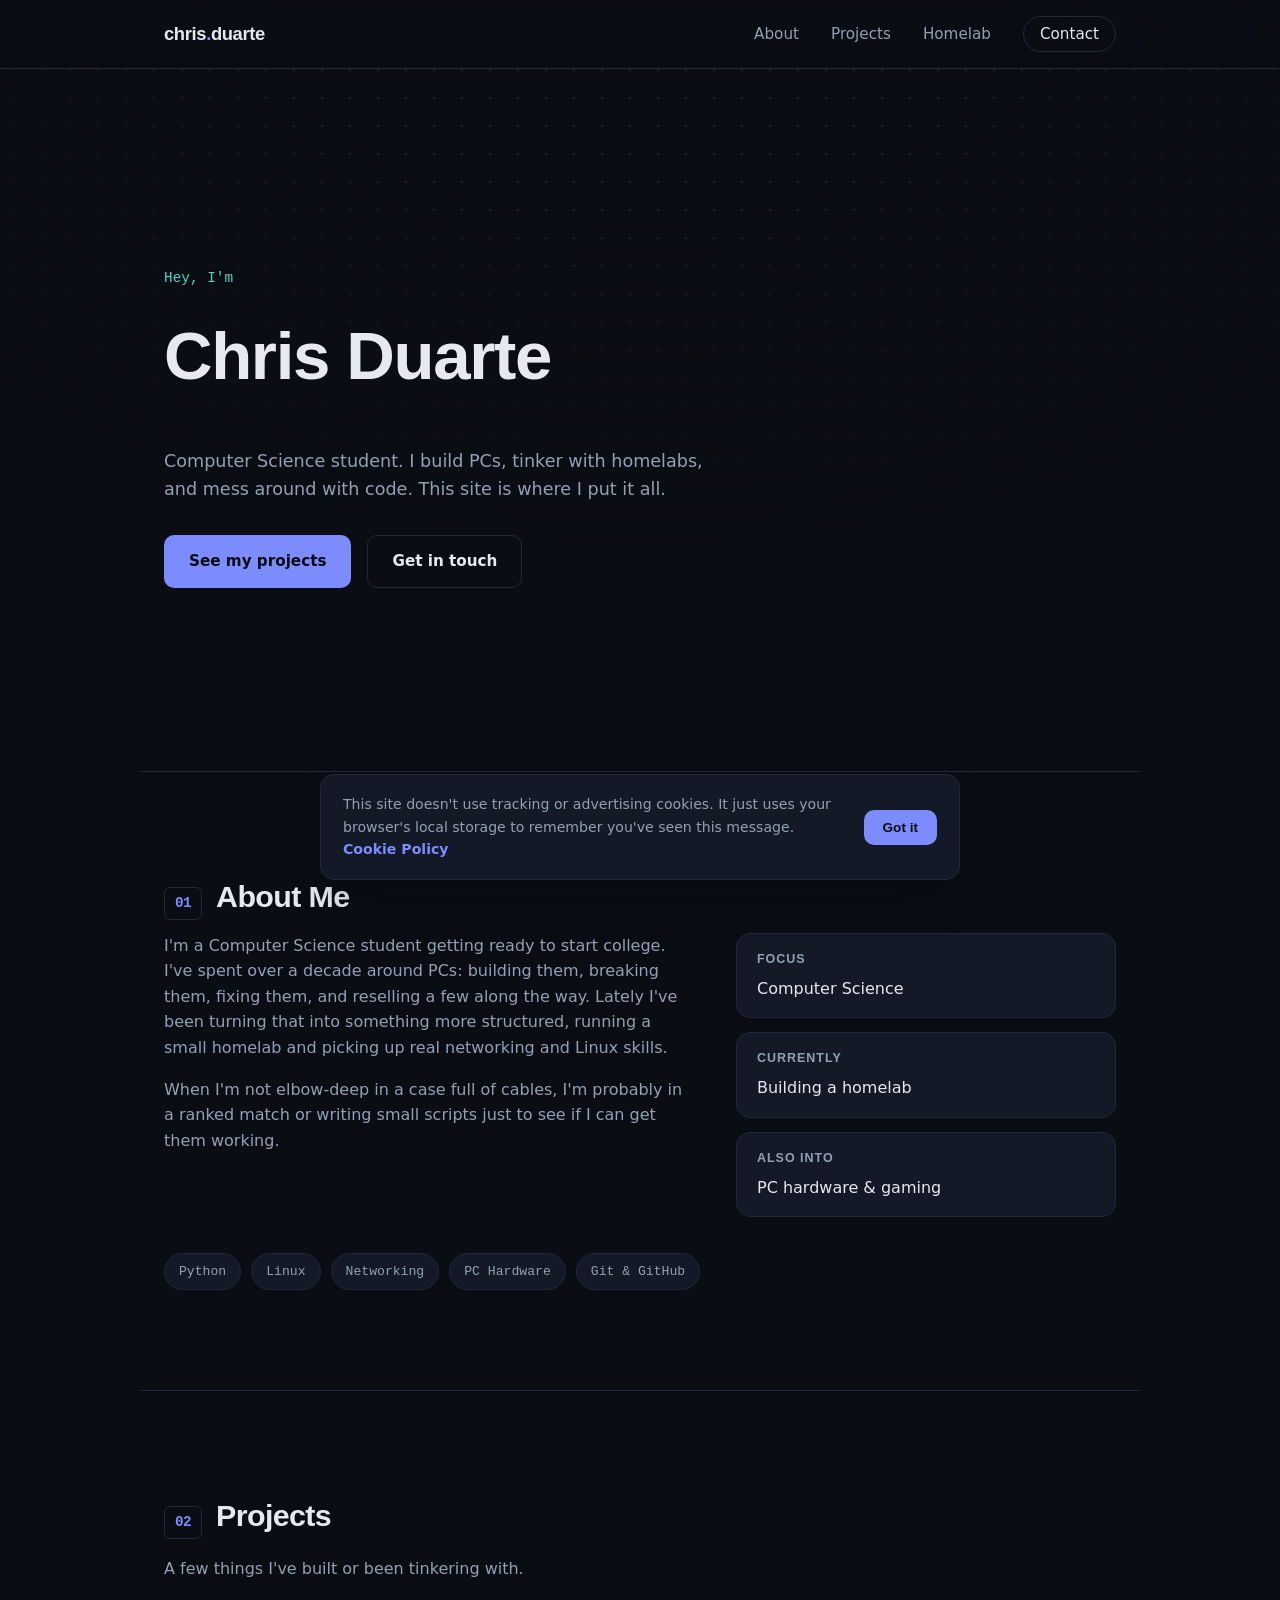
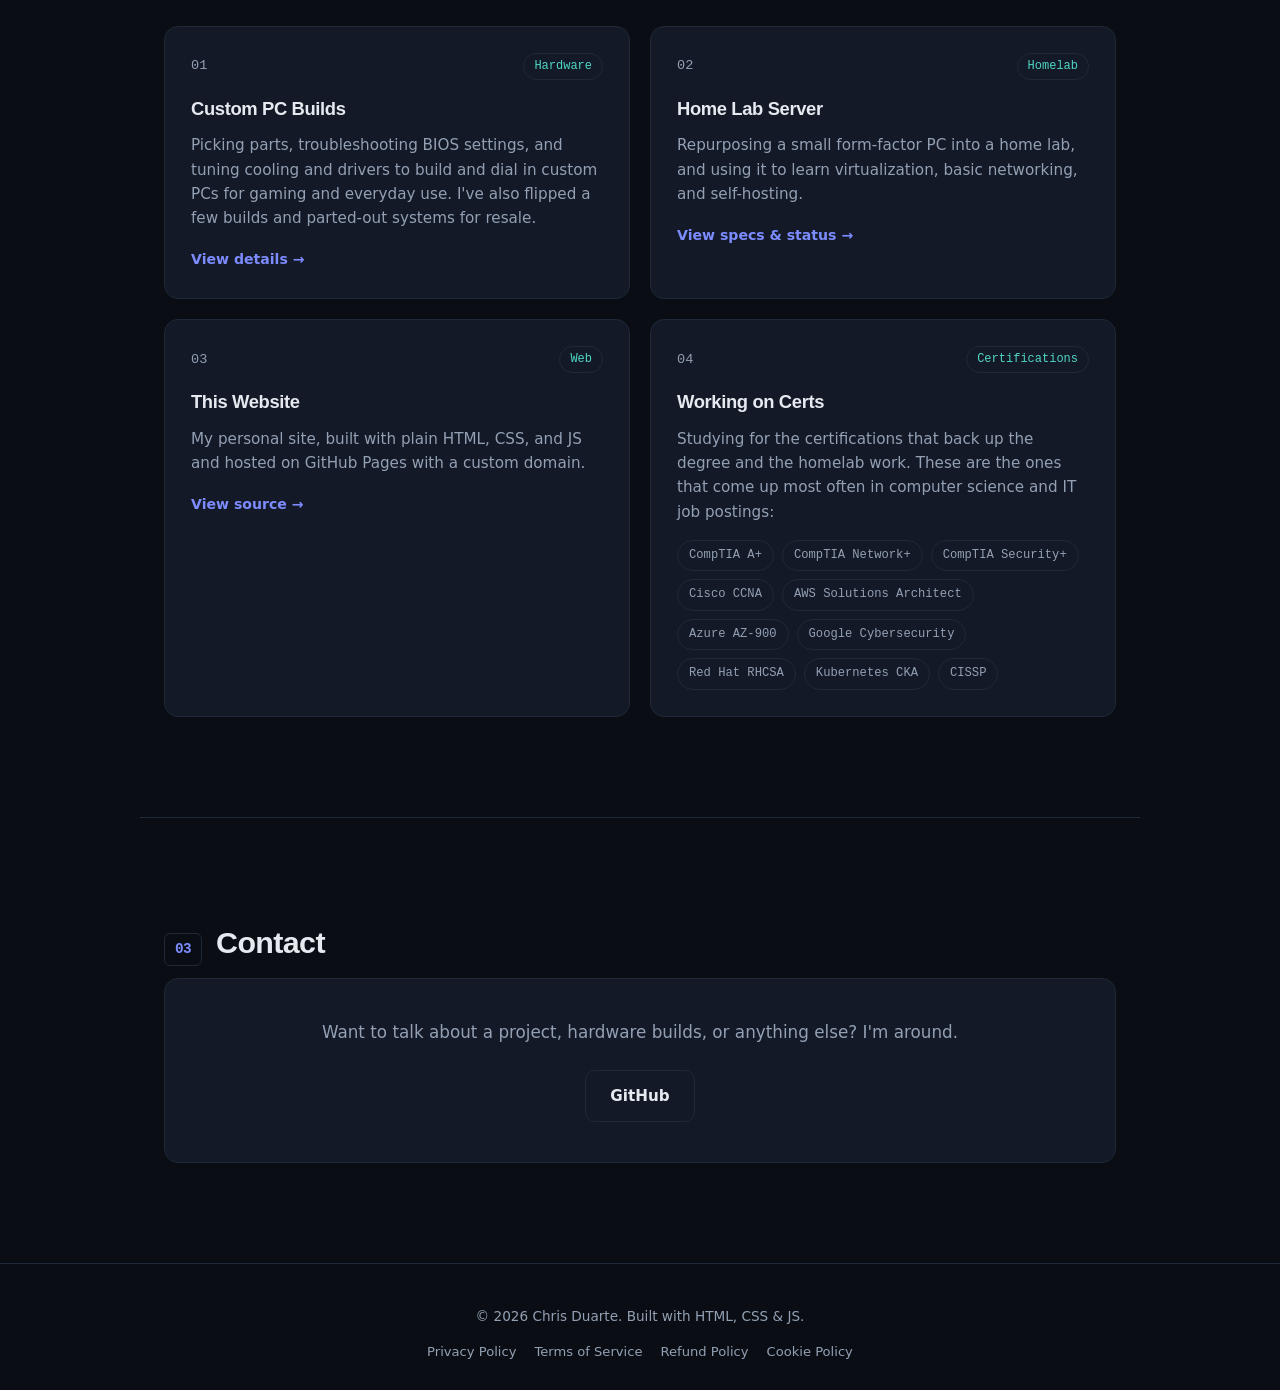
==== commit 0075d515: "Add homelab specs and certs card, fix demo data, harden security Site: - Give the homelab its own na" ====
--- a/index.html
+++ b/index.html
@@ -6,7 +6,7 @@
 <title>Chris Duarte</title>
 <meta name="description" content="Chris Duarte — Computer Science student, PC builder, and tinkerer.">
 <meta name="referrer" content="strict-origin-when-cross-origin">
-<meta http-equiv="Content-Security-Policy" content="default-src 'self'; style-src 'self' https://fonts.googleapis.com; font-src https://fonts.gstatic.com; img-src 'self' data:; script-src 'self'; connect-src 'self'; base-uri 'self'; frame-ancestors 'none'; object-src 'none'">
+<meta http-equiv="Content-Security-Policy" content="default-src 'self'; style-src 'self' https://fonts.googleapis.com; font-src https://fonts.gstatic.com; img-src 'self' data:; script-src 'self'; connect-src 'self'; base-uri 'self'; form-action 'none'; object-src 'none'">
 <link rel="canonical" href="https://chris-duarte.com/">
 <link rel="icon" type="image/svg+xml" href="favicon.svg">
 <meta name="theme-color" content="#0a0e14">
@@ -37,6 +37,7 @@
     <ul class="nav-links" id="navLinks">
       <li><a href="#about">About</a></li>
       <li><a href="#projects">Projects</a></li>
+      <li><a href="homelab.html">Homelab</a></li>
       <li><a href="#contact" class="nav-cta">Contact</a></li>
     </ul>
   </nav>
@@ -135,7 +136,7 @@
           to learn virtualization, basic networking, and self-hosting.
         </p>
         <div class="card-links">
-          <a href="homelab.html" class="card-link">View live status &rarr;</a>
+          <a href="homelab.html" class="card-link">View specs &amp; status &rarr;</a>
         </div>
       </article>
 
@@ -152,6 +153,32 @@
         <div class="card-links">
           <a href="https://github.com/xoorki/chris-duarte-site" target="_blank" rel="noopener noreferrer" class="card-link">View source &rarr;</a>
         </div>
+      </article>
+
+      <article class="card">
+        <div class="card-top">
+          <span class="card-mark">04</span>
+          <span class="card-tag">Certifications</span>
+        </div>
+        <h3>Working on Certs</h3>
+        <p>
+          Studying for the certifications that back up the degree and the
+          homelab work. These are the ones that come up most often in
+          computer science and IT job postings:
+        </p>
+        <div class="cert-chips">
+          <span class="chip">CompTIA A+</span>
+          <span class="chip">CompTIA Network+</span>
+          <span class="chip">CompTIA Security+</span>
+          <span class="chip">Cisco CCNA</span>
+          <span class="chip">AWS Solutions Architect</span>
+          <span class="chip">Azure AZ-900</span>
+          <span class="chip">Google Cybersecurity</span>
+          <span class="chip">Red Hat RHCSA</span>
+          <span class="chip">Kubernetes CKA</span>
+          <span class="chip">CISSP</span>
+        </div>
+        <!-- EDIT ME: trim this to the certs you're actually going for -->
       </article>
 
       <!-- EDIT ME: duplicate an <article class="card"> block above to add more projects -->
@@ -164,9 +191,7 @@
     <div class="contact-box">
       <p>Want to talk about a project, hardware builds, or anything else? I'm around.</p>
       <div class="contact-links">
-        <a href="mailto:your.email@example.com" class="btn btn-primary">your.email@example.com</a>
         <a href="https://github.com/xoorki" target="_blank" rel="noopener noreferrer" class="btn btn-ghost">GitHub</a>
-        <!-- EDIT ME: swap in your real email + links (Discord, LinkedIn, etc.) -->
       </div>
     </div>
   </section>
--- a/style.css
+++ b/style.css
@@ -416,6 +416,10 @@
 }
 
 /* Cookie notice */
+.cookie-banner[hidden] {
+  display: none;
+}
+
 .cookie-banner {
   position: fixed;
   left: 20px;
@@ -502,12 +506,68 @@
   color: var(--text);
 }
 
-/* Homelab status dashboard */
-.status-updated {
-  color: var(--text-dim);
-  font-family: 'JetBrains Mono', monospace;
-  font-size: 0.85rem;
+/* Homelab dashboard */
+.dashboard {
+  max-width: var(--max-width);
+  margin: 0 auto;
+  padding: 60px 24px 100px;
+}
+
+.dashboard-head {
+  display: flex;
+  align-items: baseline;
+  justify-content: space-between;
+  flex-wrap: wrap;
+  gap: 12px;
   margin-bottom: 24px;
+}
+
+.dashboard-head h1 {
+  margin: 0;
+  font-size: 2.2rem;
+}
+
+.dashboard-subhead {
+  font-size: 1.3rem;
+  margin: 48px 0 16px;
+}
+
+.live-indicator {
+  display: inline-flex;
+  align-items: center;
+  gap: 8px;
+  font-family: 'JetBrains Mono', monospace;
+  font-size: 0.82rem;
+  color: var(--text-dim);
+}
+
+.live-dot {
+  width: 8px;
+  height: 8px;
+  border-radius: 50%;
+  background: #6b7280;
+  box-shadow: 0 0 8px rgba(107, 114, 128, 0.6);
+  animation: live-pulse 2s ease-in-out infinite;
+}
+
+.live-dot-ok {
+  background: #22c55e;
+  box-shadow: 0 0 8px rgba(34, 197, 94, 0.7);
+}
+
+.live-dot-mid {
+  background: #eab308;
+  box-shadow: 0 0 8px rgba(234, 179, 8, 0.7);
+}
+
+.live-dot-bad {
+  background: #ef4444;
+  box-shadow: 0 0 8px rgba(239, 68, 68, 0.7);
+}
+
+@keyframes live-pulse {
+  0%, 100% { opacity: 1; }
+  50% { opacity: 0.35; }
 }
 
 .stale-notice {
@@ -520,68 +580,202 @@
   margin-bottom: 24px;
 }
 
-.host-stats {
+.demo-notice {
+  background: rgba(124, 140, 255, 0.1);
+  border: 1px solid rgba(124, 140, 255, 0.4);
+  color: var(--text);
+  border-radius: var(--radius);
+  padding: 14px 18px;
+  font-size: 0.9rem;
+  margin-bottom: 24px;
+}
+
+.demo-notice strong {
+  color: var(--accent);
+}
+
+/* Stat strip */
+.stat-strip {
   display: grid;
-  grid-template-columns: repeat(auto-fill, minmax(180px, 1fr));
-  gap: 16px;
-  margin-bottom: 24px;
-}
-
-.host-card {
+  grid-template-columns: repeat(auto-fit, minmax(140px, 1fr));
+  gap: 14px;
+  margin-bottom: 32px;
+}
+
+.stat-tile {
   background: var(--surface);
   border: 1px solid var(--border);
+  border-top: 3px solid var(--border);
   border-radius: var(--radius);
-  padding: 16px 18px;
-}
-
-.host-card-top {
-  display: flex;
-  align-items: center;
+  padding: 14px 18px;
+}
+
+.stat-tile-label {
+  display: block;
+  font-family: 'JetBrains Mono', monospace;
+  font-size: 0.72rem;
+  text-transform: uppercase;
+  letter-spacing: 0.08em;
+  color: var(--text-dim);
+  margin-bottom: 6px;
+}
+
+.stat-tile-value {
+  font-family: 'JetBrains Mono', monospace;
+  font-size: 1.3rem;
+  font-weight: 600;
+  color: var(--text);
+}
+
+.stat-tile.level-ok { border-top-color: #22c55e; }
+.stat-tile.level-ok .stat-tile-value { color: #22c55e; }
+.stat-tile.level-mid { border-top-color: #eab308; }
+.stat-tile.level-mid .stat-tile-value { color: #eab308; }
+.stat-tile.level-bad { border-top-color: #ef4444; }
+.stat-tile.level-bad .stat-tile-value { color: #ef4444; }
+.stat-tile.level-neutral { border-top-color: var(--accent); }
+.stat-tile.level-neutral .stat-tile-value { color: var(--accent); }
+
+/* Metric panels: gauge for "right now", chart for the trend behind it */
+.metric-grid {
+  display: grid;
+  grid-template-columns: repeat(2, 1fr);
+  gap: 20px;
+  margin-bottom: 20px;
+}
+
+.metric-panel {
+  background: var(--surface);
+  border: 1px solid var(--border);
+  border-radius: var(--radius);
+  padding: 20px 22px;
+}
+
+.metric-head {
+  display: flex;
+  align-items: baseline;
   justify-content: space-between;
   margin-bottom: 10px;
 }
 
-.host-card-label {
-  color: var(--text-dim);
-  font-size: 0.85rem;
-  font-weight: 500;
-}
-
-.host-card-value {
-  font-family: 'JetBrains Mono', monospace;
+.metric-label {
+  font-family: 'JetBrains Mono', monospace;
+  font-size: 0.78rem;
+  text-transform: uppercase;
+  letter-spacing: 0.08em;
+  color: var(--text-dim);
+}
+
+.metric-state {
+  font-size: 0.82rem;
+  color: var(--text-dim);
+}
+
+.metric-body {
+  display: grid;
+  grid-template-columns: auto 1fr;
+  align-items: center;
+  gap: 18px;
+}
+
+.gauge-svg {
+  width: 118px;
+  height: 118px;
+  flex-shrink: 0;
+}
+
+.gauge-track {
+  fill: none;
+  stroke: var(--bg-alt);
+  stroke-width: 10;
+}
+
+.gauge-arc {
+  fill: none;
+  stroke: #6b7280;
+  stroke-width: 10;
+  stroke-linecap: round;
+  transition: stroke-dashoffset 0.5s ease, stroke 0.3s ease;
+}
+
+.gauge-arc-ok { stroke: #22c55e; }
+.gauge-arc-mid { stroke: #eab308; }
+.gauge-arc-bad { stroke: #ef4444; }
+
+.gauge-value {
+  font-family: 'JetBrains Mono', monospace;
+  font-size: 1.5rem;
   font-weight: 600;
-}
-
-.host-card-uptime {
-  display: flex;
+  fill: var(--text);
+}
+
+.trend {
+  min-width: 0;
+}
+
+.trend-svg {
+  width: 100%;
+  height: 64px;
+  display: block;
+  background: rgba(10, 14, 20, 0.35);
+  border-radius: 8px;
+}
+
+.trend-line {
+  fill: none;
+  stroke: var(--accent-2);
+  stroke-width: 2;
+  stroke-linecap: round;
+  stroke-linejoin: round;
+}
+
+#memLine {
+  stroke: var(--accent);
+}
+
+.trend-caption {
+  margin: 8px 0 0;
+  font-family: 'JetBrains Mono', monospace;
+  font-size: 0.72rem;
+  color: var(--text-dim);
+}
+
+/* Service pills */
+.pill-row {
+  display: flex;
+  flex-wrap: wrap;
+  justify-content: center;
+  gap: 8px;
+  margin-bottom: 20px;
+}
+
+.pill {
+  display: inline-flex;
   align-items: center;
-  justify-content: space-between;
-}
-
-.host-card-uptime .host-card-value {
-  font-size: 0.95rem;
-}
-
-.host-bar-track {
-  height: 6px;
+  gap: 7px;
+  background: var(--surface);
+  border: 1px solid var(--border);
   border-radius: 999px;
-  background: var(--bg-alt);
-  overflow: hidden;
-}
-
-.host-bar {
-  height: 100%;
-  border-radius: 999px;
-  transition: width 0.4s ease;
-}
-
-.host-bar-low { background: #22c55e; }
-.host-bar-mid { background: #eab308; }
-.host-bar-high { background: #ef4444; }
-
+  padding: 6px 14px;
+  font-family: 'JetBrains Mono', monospace;
+  font-size: 0.8rem;
+  color: var(--text-dim);
+}
+
+.pill-dot {
+  width: 8px;
+  height: 8px;
+  border-radius: 50%;
+  flex-shrink: 0;
+}
+
+/* Fixed-width columns rather than 1fr ones, so a row that doesn't fill up
+   (five services across four columns) leaves its last card centred under
+   the others instead of stranded on the left. */
 .status-grid {
   display: grid;
-  grid-template-columns: repeat(auto-fill, minmax(220px, 1fr));
+  grid-template-columns: repeat(auto-fit, minmax(220px, 260px));
+  justify-content: center;
   gap: 16px;
 }
 
@@ -665,4 +859,46 @@
 
   .about-grid { grid-template-columns: 1fr; }
   .projects-grid { grid-template-columns: 1fr; }
-}
+  .metric-grid { grid-template-columns: 1fr; }
+  .status-grid { grid-template-columns: 1fr; }
+
+  .metric-body {
+    grid-template-columns: 1fr;
+    justify-items: center;
+  }
+
+  .trend { width: 100%; }
+}
+
+.cert-chips {
+  display: flex;
+  flex-wrap: wrap;
+  gap: 8px;
+  margin-top: 16px;
+}
+
+.cert-chips .chip {
+  font-size: 0.76rem;
+  padding: 5px 11px;
+}
+
+.spec-list {
+  display: grid;
+  grid-template-columns: repeat(auto-fit, minmax(180px, 1fr));
+  gap: 12px;
+  margin: 0 0 28px;
+}
+.spec-list > div {
+  background: var(--surface, rgba(255,255,255,0.04));
+  border: 1px solid var(--border, rgba(255,255,255,0.1));
+  border-radius: 10px;
+  padding: 14px 16px;
+}
+.spec-list dt {
+  font-size: 0.75rem;
+  text-transform: uppercase;
+  letter-spacing: 0.06em;
+  opacity: 0.7;
+  margin-bottom: 4px;
+}
+.spec-list dd { margin: 0; font-weight: 600; }
